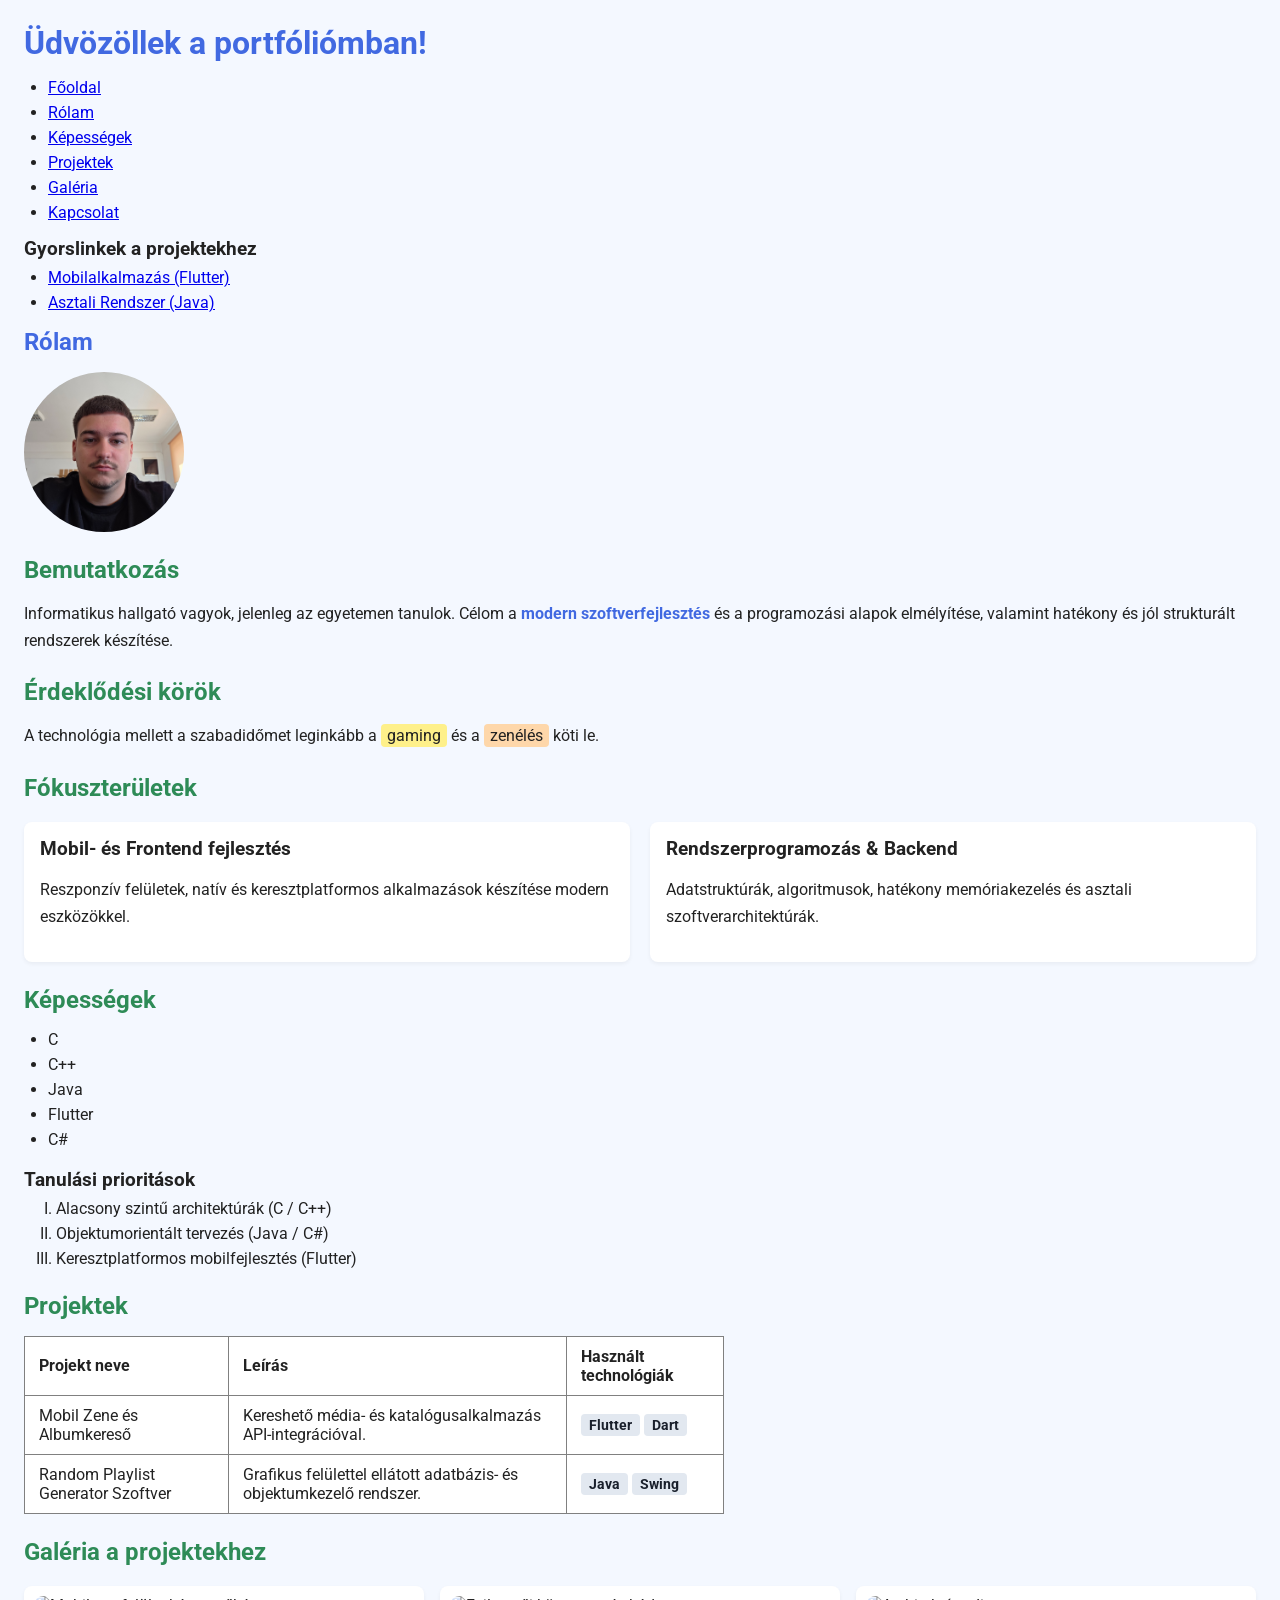
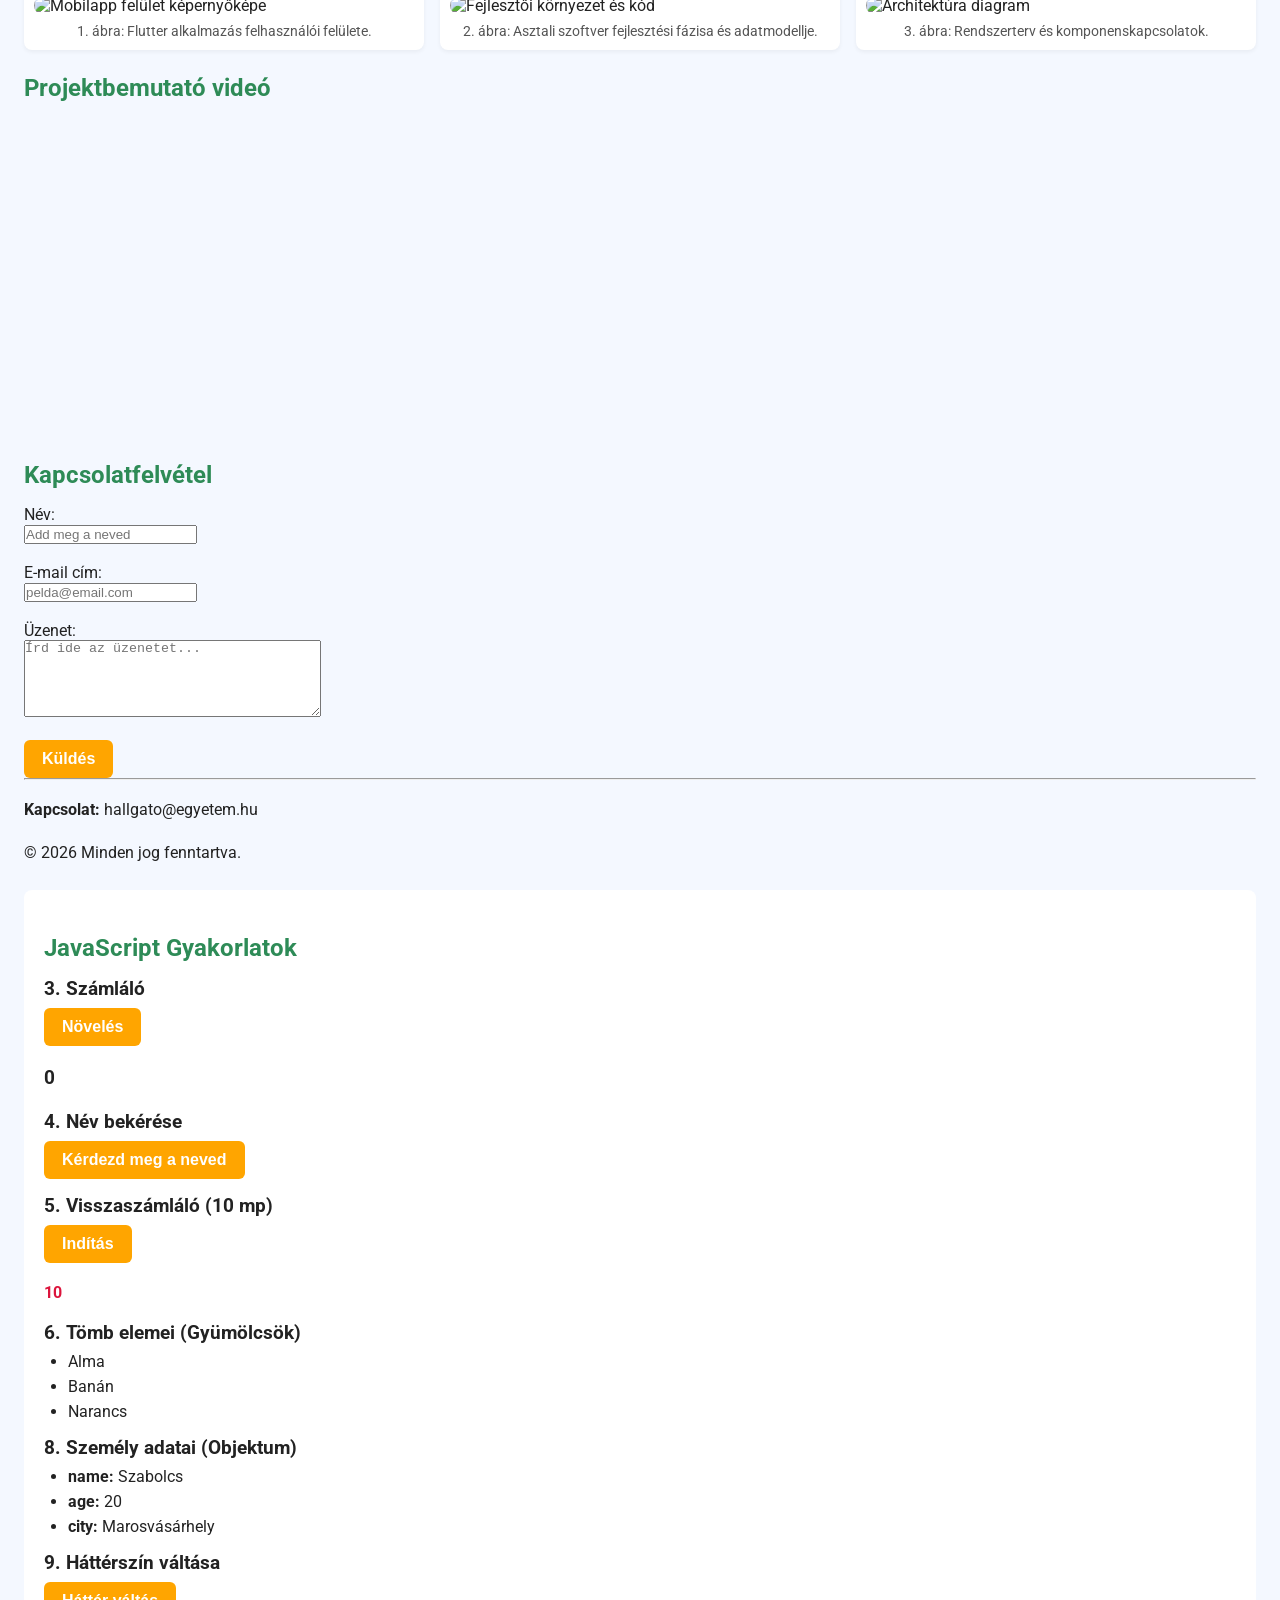
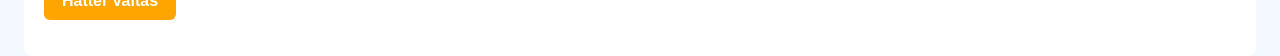
==== index.html @ 820a659b "first commit" ====
<!DOCTYPE html>
<html lang="hu">

<head>
    <meta charset="UTF-8">
    <meta name="viewport" content="width=device-width, initial-scale=1.0">
    <title>Portfólió - Főoldal</title>

    <!-- 1. & 13. Feladat: A 2 különálló külső stíluslap csatolása -->
    <link rel="stylesheet" href="base.css">
    <link rel="stylesheet" href="components.css">

    <!-- 13. Feladat: 2 példa belső (internal) CSS-re a <style>-ban -->
    <style>
        /* 1. belső stílus: kiemelt információs sáv */
        .info-kiemeles {
            background-color: #e8f0fe;
            border-left: 4px solid royalblue;
            padding: 12px 16px;
            margin: 16px 0;
            border-radius: 4px;
        }

        /* 2. belső stílus: tech címke / badge */
        .tech-badge {
            background-color: #e2e8f0;
            color: #1a202c;
            padding: 3px 8px;
            border-radius: 4px;
            font-size: 0.85rem;
            font-weight: bold;
        }
    </style>
</head>

<body>

    <header id="fooldal">
        <h1>Üdvözöllek a portfóliómban!</h1>
        <nav>
            <ul>
                <li><a href="#fooldal">Főoldal</a></li>
                <li><a href="#rolam">Rólam</a></li>
                <li><a href="#kepessegek">Képességek</a></li>
                <li><a href="#projektek">Projektek</a></li>
                <li><a href="#galeria">Galéria</a></li>
                <li><a href="#kapcsolat">Kapcsolat</a></li>
            </ul>
        </nav>
    </header>

    <main>
        <aside>
            <h3>Gyorslinkek a projektekhez</h3>
            <ul>
                <li><a href="#flutter-app">Mobilalkalmazás (Flutter)</a></li>
                <li><a href="#java-app">Asztali Rendszer (Java)</a></li>
            </ul>
        </aside>

        <section id="rolam">
            <h1>Rólam</h1>
            <!-- 8. Feladat: Kerek profilkép a .avatar osztállyal -->
            <img src="IMG-20260918_100454.jpg" alt="Profilképem" class="avatar">

            <h2>Bemutatkozás</h2>
            <!-- 13. Feladat: 1. inline CSS példa (szövegszín kiemelése) -->
            <p>Informatikus hallgató vagyok, jelenleg az egyetemen tanulok. Célom a <span style="color: royalblue; font-weight: bold;">modern szoftverfejlesztés</span> és a programozási alapok elmélyítése, valamint hatékony és jól strukturált rendszerek készítése.</p>

            <h2>Érdeklődési körök</h2>
            <!-- 13. Feladat: 2. inline CSS példa (háttérszín és lekerekítés szavakra) -->
            <p>A technológia mellett a szabadidőmet leginkább a <span style="background-color: #fef08a; padding: 2px 6px; border-radius: 4px;">gaming</span> és a <span style="background-color: #fed7aa; padding: 2px 6px; border-radius: 4px;">zenélés</span> köti le.</p>
        </section>

        <!-- 10. Feladat: Kétoszlopos Flexbox elrendezés (.container) -->
        <section>
            <h2>Fókuszterületek</h2>
            <div class="container">
                <div>
                    <h3>Mobil- és Frontend fejlesztés</h3>
                    <p>Reszponzív felületek, natív és keresztplatformos alkalmazások készítése modern eszközökkel.</p>
                </div>
                <div>
                    <h3>Rendszerprogramozás & Backend</h3>
                    <p>Adatstruktúrák, algoritmusok, hatékony memóriakezelés és asztali szoftverarchitektúrák.</p>
                </div>
            </div>
        </section>

        <section id="kepessegek">
            <h2>Képességek</h2>
            <ul>
                <li>C</li>
                <li>C++</li>
                <li>Java</li>
                <li>Flutter</li>
                <li>C#</li>
            </ul>

            <!-- 9. Feladat: Rendezett lista római számokkal -->
            <h3 style="margin-top: 20px;">Tanulási prioritások</h3>
            <ol>
                <li>Alacsony szintű architektúrák (C / C++)</li>
                <li>Objektumorientált tervezés (Java / C#)</li>
                <li>Keresztplatformos mobilfejlesztés (Flutter)</li>
            </ol>
        </section>

        <section id="projektek">
            <h2>Projektek</h2>
            <table border="1">
                <thead>
                    <tr>
                        <th>Projekt neve</th>
                        <th>Leírás</th>
                        <th>Használt technológiák</th>
                    </tr>
                </thead>
                <tbody>
                    <tr id="flutter-app">
                        <td>Mobil Zene és Albumkereső</td>
                        <td>Kereshető média- és katalógusalkalmazás API-integrációval.</td>
                        <td><span class="tech-badge">Flutter</span> <span class="tech-badge">Dart</span></td>
                    </tr>
                    <tr id="java-app">
                        <td>Random Playlist Generator Szoftver</td>
                        <td>Grafikus felülettel ellátott adatbázis- és objektumkezelő rendszer.</td>
                        <td><span class="tech-badge">Java</span> <span class="tech-badge">Swing</span></td>
                    </tr>
                </tbody>
            </table>
        </section>

        <!-- 11. Feladat: Reszponzív CSS Grid galéria (.grid) -->
        <section id="galeria">
            <h2>Galéria a projektekhez</h2>
            <div class="grid">
                <figure>
                    <img src="https://picsum.photos/400/250?random=1" alt="Mobilapp felület képernyőképe">
                    <figcaption>1. ábra: Flutter alkalmazás felhasználói felülete.</figcaption>
                </figure>

                <figure>
                    <img src="https://picsum.photos/400/250?random=2" alt="Fejlesztői környezet és kód">
                    <figcaption>2. ábra: Asztali szoftver fejlesztési fázisa és adatmodellje.</figcaption>
                </figure>

                <figure>
                    <img src="https://picsum.photos/400/250?random=3" alt="Architektúra diagram">
                    <figcaption>3. ábra: Rendszerterv és komponenskapcsolatok.</figcaption>
                </figure>
            </div>
        </section>

        <section id="video">
            <h2>Projektbemutató videó</h2>
            <iframe width="560" height="315" src="https://www.youtube-nocookie.com/embed/dQw4w9WgXcQ"
                title="Bemutató videó" frameborder="0"
                allow="accelerometer; autoplay; clipboard-write; encrypted-media; gyroscope; picture-in-picture"
                allowfullscreen>
            </iframe>
        </section>

        <section id="kapcsolat">
            <h2>Kapcsolatfelvétel</h2>
            <form action="#" method="post">
                <div>
                    <label for="nev">Név:</label><br>
                    <input type="text" id="nev" name="nev" placeholder="Add meg a neved" required>
                </div>
                <br>
                <div>
                    <label for="email">E-mail cím:</label><br>
                    <input type="email" id="email" name="email" placeholder="pelda@email.com" required>
                </div>
                <br>
                <div>
                    <label for="uzenet">Üzenet:</label><br>
                    <textarea id="uzenet" name="uzenet" rows="5" cols="35" placeholder="Írd ide az üzenetet..."
                        required></textarea>
                </div>
                <br>
                <!-- 6., 7., 14. Feladat: Átmenettel és fókusszal ellátott gomb -->
                <button type="submit">Küldés</button>
            </form>
        </section>
    </main>

    <!-- 12. Feladat: Lábléc elérhetőségekkel -->
    <footer>
        <hr>
        <p><strong>Kapcsolat:</strong> hallgato@egyetem.hu</p>
        <p>&copy; 2026 Minden jog fenntartva.</p>
    </footer>

</body>

</html>

<!-- JavaScript Gyakorlatok szekció -->
<section id="js-gyakorlatok" style="background: #ffffff; padding: 20px; border-radius: 8px; margin: 24px 0;">
    <h2>JavaScript Gyakorlatok</h2>

    <!-- 3. Feladat: Számláló -->
    <div style="margin-bottom: 16px;">
        <h3>3. Számláló</h3>
        <button type="button" onclick="incrementCounter()">Növelés</button>
        <p id="counter" style="font-weight: bold; font-size: 1.2rem;">0</p>
    </div>

    <!-- 4. Feladat: Név bekérése -->
    <div style="margin-bottom: 16px;">
        <h3>4. Név bekérése</h3>
        <button type="button" onclick="askName()">Kérdezd meg a neved</button>
        <p id="name"></p>
    </div>

    <!-- 5. Feladat: Visszaszámláló -->
    <div style="margin-bottom: 16px;">
        <h3>5. Visszaszámláló (10 mp)</h3>
        <button type="button" onclick="startCountdown()">Indítás</button>
        <p id="countdown" style="font-weight: bold; color: crimson;">10</p>
    </div>

    <!-- 6. Feladat: Gyümölcslista -->
    <div style="margin-bottom: 16px;">
        <h3>6. Tömb elemei (Gyümölcsök)</h3>
        <ul id="fruitList"></ul>
    </div>

    <!-- 8. Feladat: Objektum adatai -->
    <div style="margin-bottom: 16px;">
        <h3>8. Személy adatai (Objektum)</h3>
        <ul id="personInfo"></ul>
    </div>

    <!-- 9. Feladat: Háttérszín váltás -->
    <div style="margin-bottom: 16px;">
        <h3>9. Háttérszín váltása</h3>
        <button type="button" onclick="changeBg()">Háttér váltás</button>
    </div>
</section>

<!-- A script csatolása a body legvégén -->
<script src="script.js"></script>
---- base.css ----
@import url('https://fonts.googleapis.com/css2?family=Roboto:wght@400;700&display=swap');

* {
    box-sizing: border-box;
    margin: 0;
    padding: 0;
}

html, body {
    height: 100%;
}

body {
    font-family: 'Roboto', Arial, sans-serif;
    font-size: 16px;
    background-color: #f4f8ff;
    color: #222;
    padding: 24px;
}

h1 {
    color: royalblue;
    margin-bottom: 16px;
}

h2 {
    color: seagreen;
    margin: 24px 0 16px 0;
}

h3 {
    margin-bottom: 8px;
}

p {
    margin: 16px 0;
    line-height: 1.7;
}

ul, ol {
    margin-left: 24px;
    margin-bottom: 16px;
}

ol {
    list-style-type: upper-roman;
    margin-left: 32px;
}

li {
    margin-bottom: 6px;
}

button:focus, 
a:focus, 
input:focus, 
textarea:focus {
    outline: 3px solid cornflowerblue;
    outline-offset: 2px;
}

a, button {
    transition: background-color 0.2s ease, color 0.2s ease, transform 0.2s ease;
}
---- components.css ----
img {
    max-width: 100%;
    height: auto;
    border-radius: 12px;
    display: block;
}

.avatar {
    width: 160px;
    height: 160px;
    border-radius: 50%;
    object-fit: cover;
    margin-bottom: 16px;
}

button {
    background-color: orange;
    color: white;
    border: none;
    padding: 10px 18px;
    border-radius: 6px;
    cursor: pointer;
    font-size: 1rem;
    font-weight: bold;
}

button:hover {
    background-color: darkorange;
    transform: translateY(-1px);
}

.container {
    display: flex;
    gap: 20px;
    margin: 20px 0;
}

.container > div {
    flex: 1;
    padding: 16px;
    background: #ffffff;
    border-radius: 8px;
    box-shadow: 0 2px 4px rgba(0, 0, 0, 0.05);
}

.grid {
    display: grid;
    gap: 16px;
    grid-template-columns: repeat(3, 1fr);
    margin: 20px 0;
}

.grid figure {
    background: #ffffff;
    padding: 10px;
    border-radius: 8px;
    box-shadow: 0 2px 4px rgba(0, 0, 0, 0.05);
}

.grid figcaption {
    font-size: 0.9rem;
    color: #555;
    padding-top: 8px;
    text-align: center;
}

table {
    border-collapse: collapse;
    background: #fff;
    width: 100%;
    max-width: 700px;
    margin-bottom: 20px;
}

th, td {
    padding: 10px 14px;
    text-align: left;
}

@media (max-width: 800px) {
    .grid {
        grid-template-columns: repeat(2, 1fr);
    }
    .container {
        flex-direction: column;
    }
}

@media (max-width: 520px) {
    .grid {
        grid-template-columns: 1fr;
    }
    body {
        padding: 16px;
    }
}
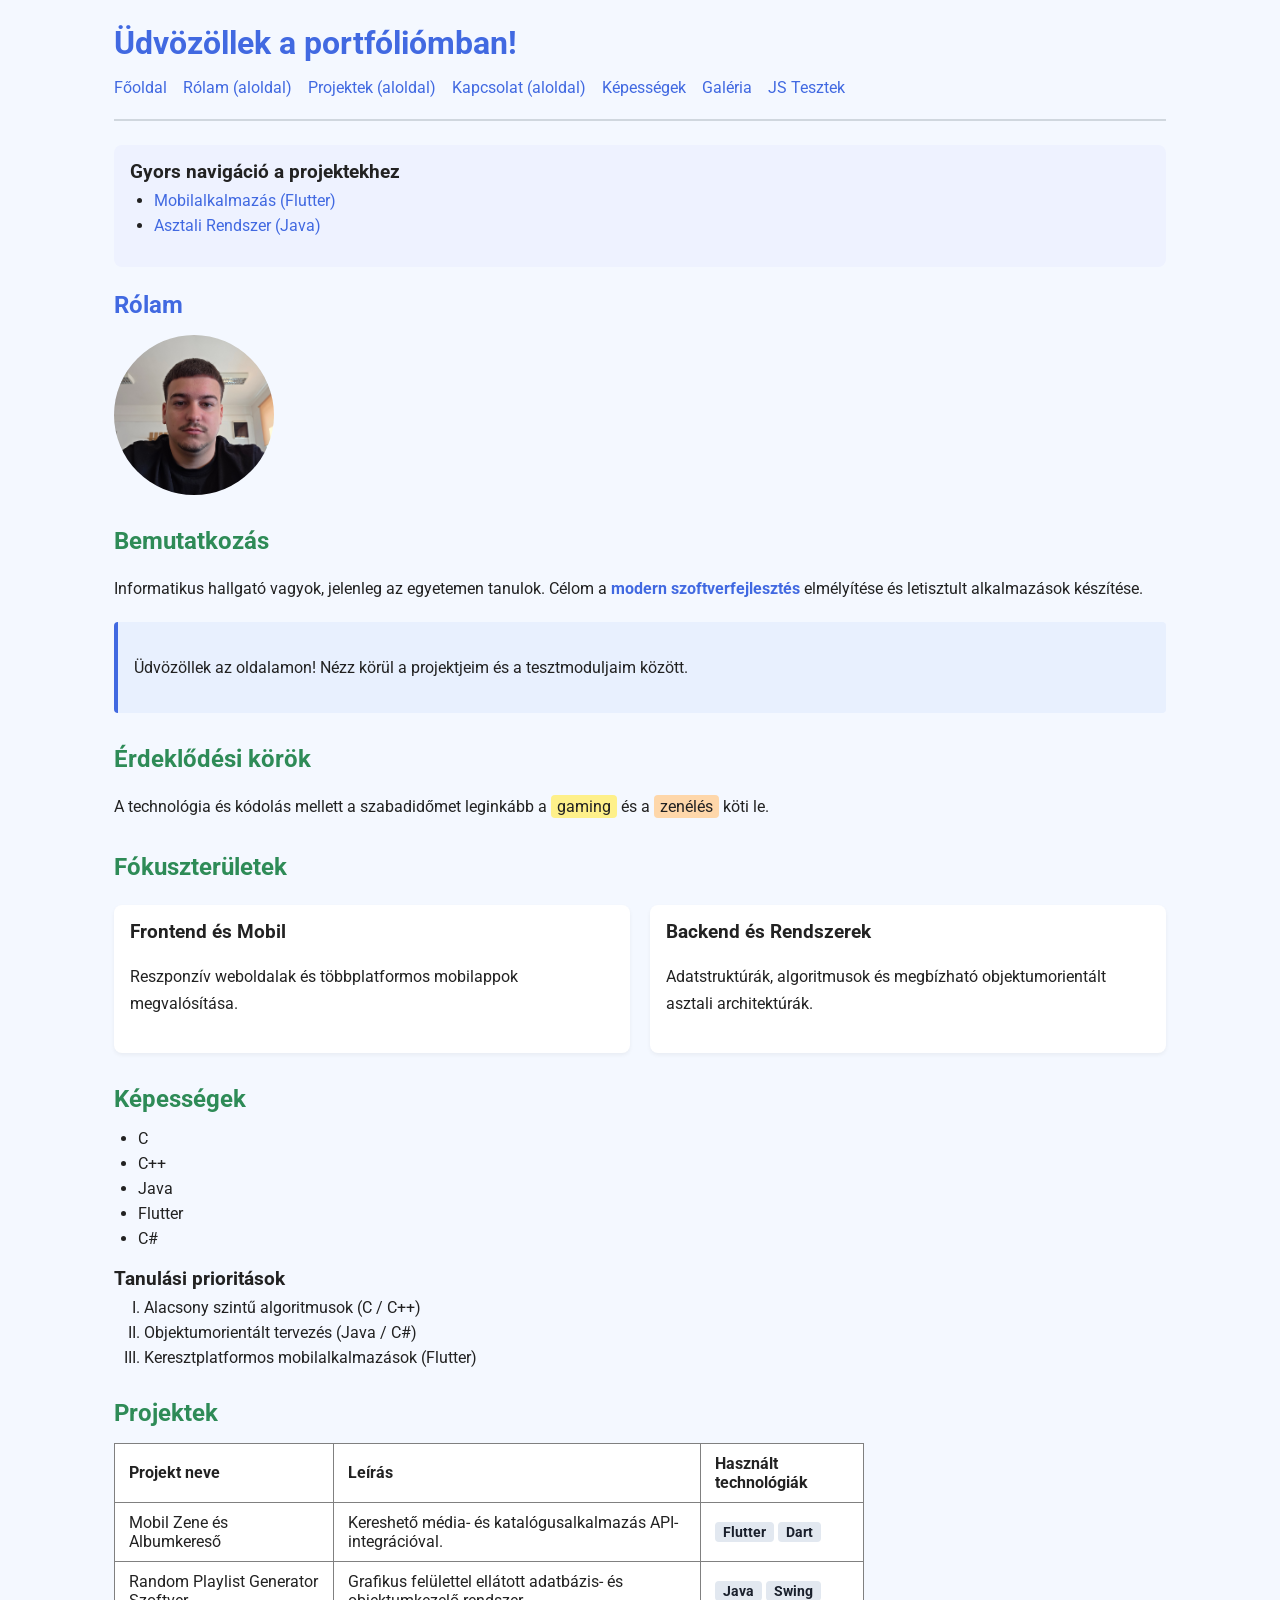
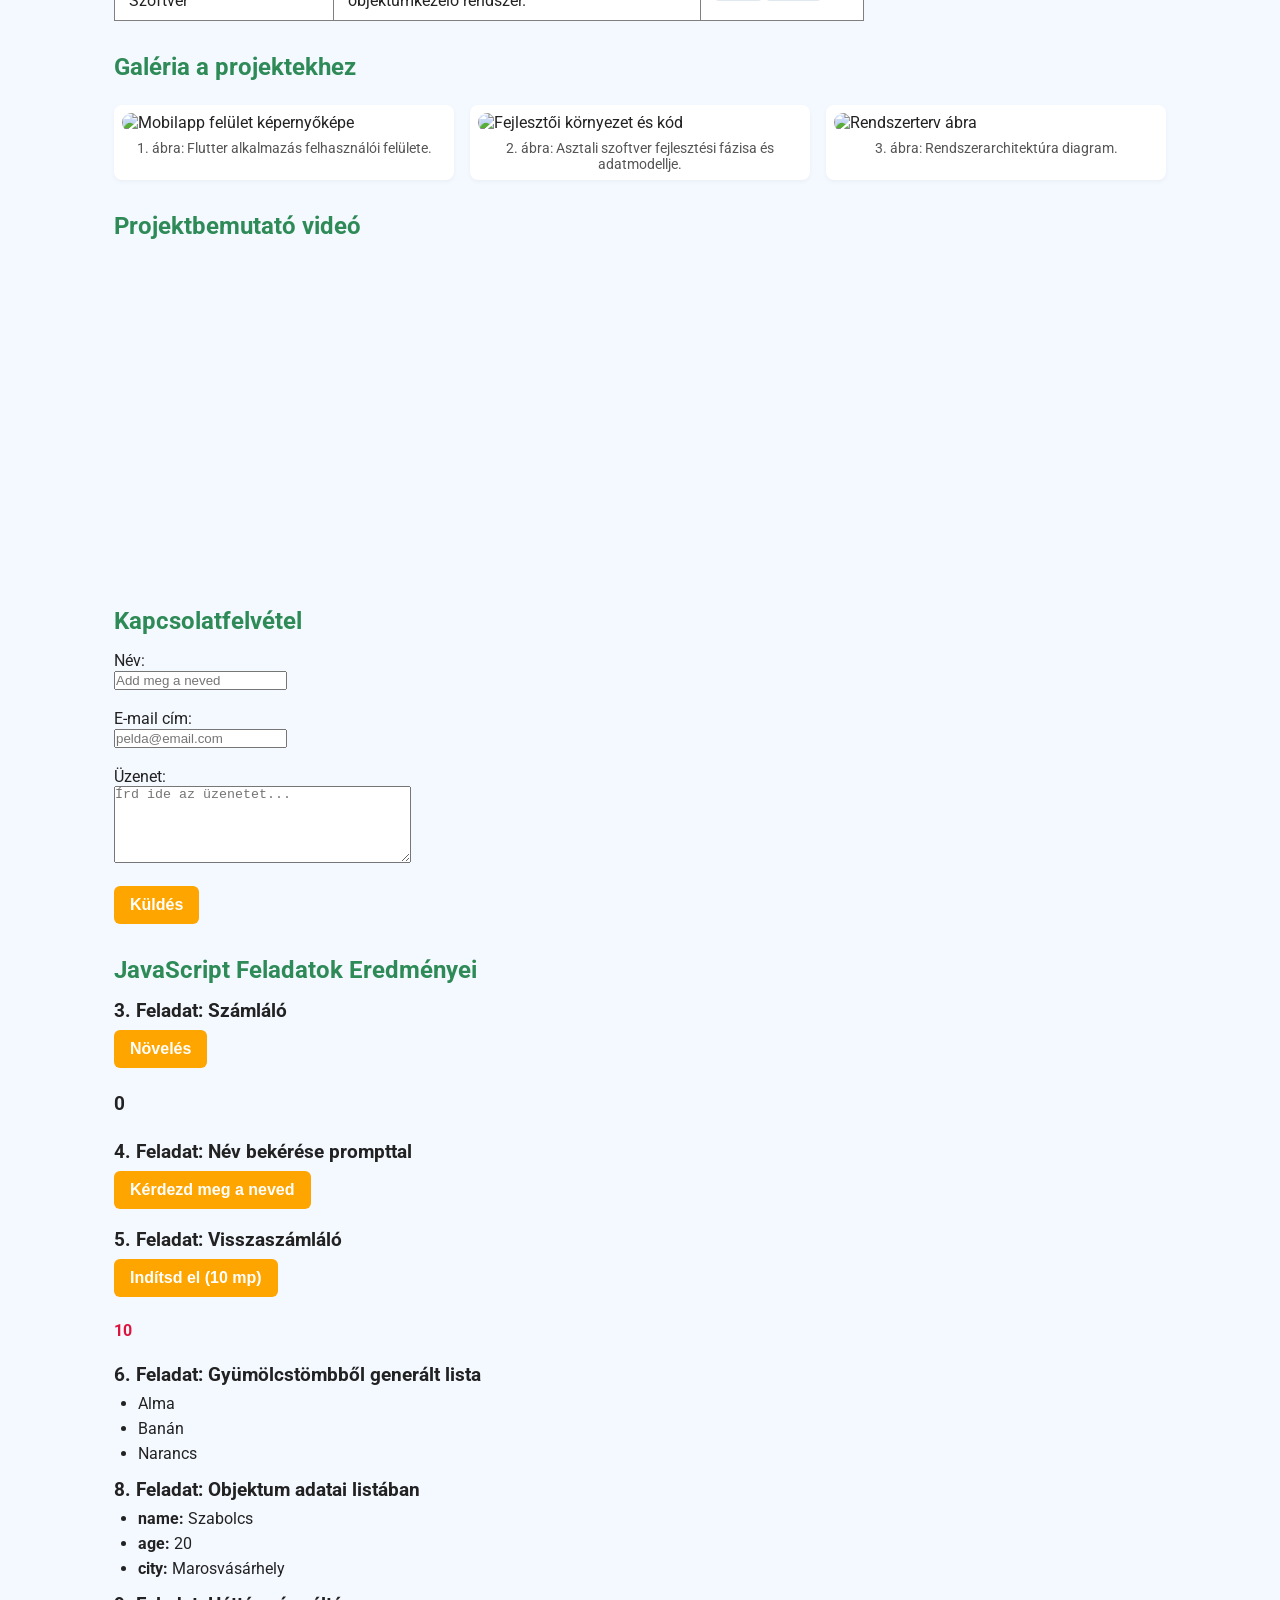
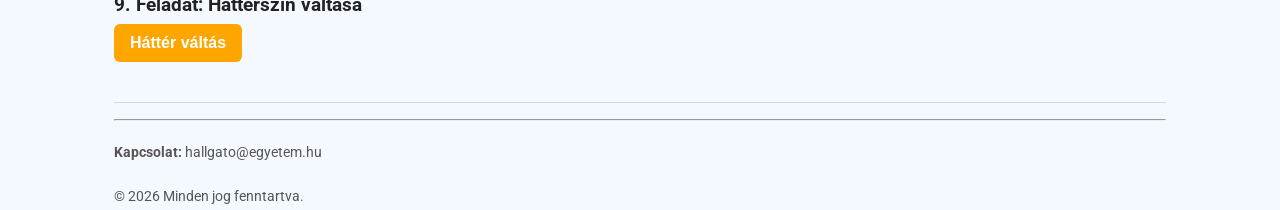
==== commit ddda3dfc: "." ====
--- a/index.html
+++ b/index.html
@@ -4,15 +4,17 @@
 <head>
     <meta charset="UTF-8">
     <meta name="viewport" content="width=device-width, initial-scale=1.0">
-    <title>Portfólió - Főoldal</title>
-
-    <!-- 1. & 13. Feladat: A 2 különálló külső stíluslap csatolása -->
+    <title>Portfólió</title>
+
+    <!-- 1. Feladat szerinti style.css -->
+    <link rel="stylesheet" href="style.css">
+
+    <!-- 13. Feladat szerinti base.css és components.css -->
     <link rel="stylesheet" href="base.css">
     <link rel="stylesheet" href="components.css">
 
-    <!-- 13. Feladat: 2 példa belső (internal) CSS-re a <style>-ban -->
+    <!-- CSS 13. Feladat: 2 példa belső (internal) CSS-re -->
     <style>
-        /* 1. belső stílus: kiemelt információs sáv */
         .info-kiemeles {
             background-color: #e8f0fe;
             border-left: 4px solid royalblue;
@@ -21,11 +23,10 @@
             border-radius: 4px;
         }
 
-        /* 2. belső stílus: tech címke / badge */
-        .tech-badge {
+        .badge {
             background-color: #e2e8f0;
             color: #1a202c;
-            padding: 3px 8px;
+            padding: 2px 8px;
             border-radius: 4px;
             font-size: 0.85rem;
             font-weight: bold;
@@ -35,58 +36,70 @@
 
 <body>
 
+    <!-- HTML 2. Feladat: Fejléc, belső hivatkozások és aloldalak linkjei -->
     <header id="fooldal">
         <h1>Üdvözöllek a portfóliómban!</h1>
         <nav>
             <ul>
                 <li><a href="#fooldal">Főoldal</a></li>
-                <li><a href="#rolam">Rólam</a></li>
+                <li><a href="rolam.html">Rólam (aloldal)</a></li>
+                <li><a href="projektek.html">Projektek (aloldal)</a></li>
+                <li><a href="kapcsolat.html">Kapcsolat (aloldal)</a></li>
                 <li><a href="#kepessegek">Képességek</a></li>
-                <li><a href="#projektek">Projektek</a></li>
                 <li><a href="#galeria">Galéria</a></li>
-                <li><a href="#kapcsolat">Kapcsolat</a></li>
+                <li><a href="#js-gyakorlatok">JS Tesztek</a></li>
             </ul>
         </nav>
     </header>
 
     <main>
+        <!-- HTML 7. Feladat: Oldalsáv (aside) -->
         <aside>
-            <h3>Gyorslinkek a projektekhez</h3>
+            <h3>Gyors navigáció a projektekhez</h3>
             <ul>
                 <li><a href="#flutter-app">Mobilalkalmazás (Flutter)</a></li>
                 <li><a href="#java-app">Asztali Rendszer (Java)</a></li>
             </ul>
         </aside>
 
+        <!-- HTML 3. & 4. Feladat: Rólam és profilkép -->
         <section id="rolam">
             <h1>Rólam</h1>
-            <!-- 8. Feladat: Kerek profilkép a .avatar osztállyal -->
             <img src="IMG-20260918_100454.jpg" alt="Profilképem" class="avatar">
 
             <h2>Bemutatkozás</h2>
-            <!-- 13. Feladat: 1. inline CSS példa (szövegszín kiemelése) -->
-            <p>Informatikus hallgató vagyok, jelenleg az egyetemen tanulok. Célom a <span style="color: royalblue; font-weight: bold;">modern szoftverfejlesztés</span> és a programozási alapok elmélyítése, valamint hatékony és jól strukturált rendszerek készítése.</p>
+            <!-- CSS 13. Feladat: 1. inline CSS minta -->
+            <p>Informatikus hallgató vagyok, jelenleg az egyetemen tanulok. Célom a <span
+                    style="color: royalblue; font-weight: bold;">modern szoftverfejlesztés</span> elmélyítése és
+                letisztult alkalmazások készítése.</p>
+
+            <div class="info-kiemeles">
+                <p>Üdvözöllek az oldalamon! Nézz körül a projektjeim és a tesztmoduljaim között.</p>
+            </div>
 
             <h2>Érdeklődési körök</h2>
-            <!-- 13. Feladat: 2. inline CSS példa (háttérszín és lekerekítés szavakra) -->
-            <p>A technológia mellett a szabadidőmet leginkább a <span style="background-color: #fef08a; padding: 2px 6px; border-radius: 4px;">gaming</span> és a <span style="background-color: #fed7aa; padding: 2px 6px; border-radius: 4px;">zenélés</span> köti le.</p>
-        </section>
-
-        <!-- 10. Feladat: Kétoszlopos Flexbox elrendezés (.container) -->
+            <!-- CSS 13. Feladat: 2. inline CSS minta -->
+            <p>A technológia és kódolás mellett a szabadidőmet leginkább a <span
+                    style="background-color: #fef08a; padding: 2px 6px; border-radius: 4px;">gaming</span> és a <span
+                    style="background-color: #fed7aa; padding: 2px 6px; border-radius: 4px;">zenélés</span> köti le.</p>
+        </section>
+
+        <!-- CSS 10. Feladat: Kétoszlopos Flexbox container -->
         <section>
             <h2>Fókuszterületek</h2>
             <div class="container">
                 <div>
-                    <h3>Mobil- és Frontend fejlesztés</h3>
-                    <p>Reszponzív felületek, natív és keresztplatformos alkalmazások készítése modern eszközökkel.</p>
-                </div>
-                <div>
-                    <h3>Rendszerprogramozás & Backend</h3>
-                    <p>Adatstruktúrák, algoritmusok, hatékony memóriakezelés és asztali szoftverarchitektúrák.</p>
-                </div>
-            </div>
-        </section>
-
+                    <h3>Frontend és Mobil</h3>
+                    <p>Reszponzív weboldalak és többplatformos mobilappok megvalósítása.</p>
+                </div>
+                <div>
+                    <h3>Backend és Rendszerek</h3>
+                    <p>Adatstruktúrák, algoritmusok és megbízható objektumorientált asztali architektúrák.</p>
+                </div>
+            </div>
+        </section>
+
+        <!-- HTML 5. & CSS 9. Feladat: Képességek és római számozású lista -->
         <section id="kepessegek">
             <h2>Képességek</h2>
             <ul>
@@ -97,15 +110,15 @@
                 <li>C#</li>
             </ul>
 
-            <!-- 9. Feladat: Rendezett lista római számokkal -->
             <h3 style="margin-top: 20px;">Tanulási prioritások</h3>
             <ol>
-                <li>Alacsony szintű architektúrák (C / C++)</li>
+                <li>Alacsony szintű algoritmusok (C / C++)</li>
                 <li>Objektumorientált tervezés (Java / C#)</li>
-                <li>Keresztplatformos mobilfejlesztés (Flutter)</li>
+                <li>Keresztplatformos mobilalkalmazások (Flutter)</li>
             </ol>
         </section>
 
+        <!-- HTML 6. Feladat: Projekttáblázat -->
         <section id="projektek">
             <h2>Projektek</h2>
             <table border="1">
@@ -120,18 +133,18 @@
                     <tr id="flutter-app">
                         <td>Mobil Zene és Albumkereső</td>
                         <td>Kereshető média- és katalógusalkalmazás API-integrációval.</td>
-                        <td><span class="tech-badge">Flutter</span> <span class="tech-badge">Dart</span></td>
+                        <td><span class="badge">Flutter</span> <span class="badge">Dart</span></td>
                     </tr>
                     <tr id="java-app">
                         <td>Random Playlist Generator Szoftver</td>
                         <td>Grafikus felülettel ellátott adatbázis- és objektumkezelő rendszer.</td>
-                        <td><span class="tech-badge">Java</span> <span class="tech-badge">Swing</span></td>
+                        <td><span class="badge">Java</span> <span class="badge">Swing</span></td>
                     </tr>
                 </tbody>
             </table>
         </section>
 
-        <!-- 11. Feladat: Reszponzív CSS Grid galéria (.grid) -->
+        <!-- HTML 8. & CSS 11. Feladat: Galéria és CSS Grid -->
         <section id="galeria">
             <h2>Galéria a projektekhez</h2>
             <div class="grid">
@@ -139,19 +152,18 @@
                     <img src="https://picsum.photos/400/250?random=1" alt="Mobilapp felület képernyőképe">
                     <figcaption>1. ábra: Flutter alkalmazás felhasználói felülete.</figcaption>
                 </figure>
-
                 <figure>
                     <img src="https://picsum.photos/400/250?random=2" alt="Fejlesztői környezet és kód">
                     <figcaption>2. ábra: Asztali szoftver fejlesztési fázisa és adatmodellje.</figcaption>
                 </figure>
-
                 <figure>
-                    <img src="https://picsum.photos/400/250?random=3" alt="Architektúra diagram">
-                    <figcaption>3. ábra: Rendszerterv és komponenskapcsolatok.</figcaption>
+                    <img src="https://picsum.photos/400/250?random=3" alt="Rendszerterv ábra">
+                    <figcaption>3. ábra: Rendszerarchitektúra diagram.</figcaption>
                 </figure>
             </div>
         </section>
 
+        <!-- HTML 9. Feladat: YouTube videó iframe beágyazás -->
         <section id="video">
             <h2>Projektbemutató videó</h2>
             <iframe width="560" height="315" src="https://www.youtube-nocookie.com/embed/dQw4w9WgXcQ"
@@ -161,6 +173,7 @@
             </iframe>
         </section>
 
+        <!-- HTML 10. Feladat: Kapcsolatfelvételi űrlap -->
         <section id="kapcsolat">
             <h2>Kapcsolatfelvétel</h2>
             <form action="#" method="post">
@@ -180,66 +193,64 @@
                         required></textarea>
                 </div>
                 <br>
-                <!-- 6., 7., 14. Feladat: Átmenettel és fókusszal ellátott gomb -->
                 <button type="submit">Küldés</button>
             </form>
         </section>
+
+        <!-- JS Gyakorlatok szekció: DOM tesztek a felületen -->
+        <section id="js-gyakorlatok">
+            <h2>JavaScript Feladatok Eredményei</h2>
+
+            <!-- JS 3. Feladat -->
+            <div class="js-box">
+                <h3>3. Feladat: Számláló</h3>
+                <button type="button" onclick="incrementCounter()">Növelés</button>
+                <p id="counter" style="font-weight: bold; font-size: 1.2rem;">0</p>
+            </div>
+
+            <!-- JS 4. Feladat -->
+            <div class="js-box">
+                <h3>4. Feladat: Név bekérése prompttal</h3>
+                <button type="button" onclick="askName()">Kérdezd meg a neved</button>
+                <p id="name"></p>
+            </div>
+
+            <!-- JS 5. Feladat -->
+            <div class="js-box">
+                <h3>5. Feladat: Visszaszámláló</h3>
+                <button type="button" onclick="startCountdown()">Indítsd el (10 mp)</button>
+                <p id="countdown" style="font-weight: bold; color: crimson;">10</p>
+            </div>
+
+            <!-- JS 6. Feladat -->
+            <div class="js-box">
+                <h3>6. Feladat: Gyümölcstömbből generált lista</h3>
+                <ul id="fruitList"></ul>
+            </div>
+
+            <!-- JS 8. Feladat -->
+            <div class="js-box">
+                <h3>8. Feladat: Objektum adatai listában</h3>
+                <ul id="personInfo"></ul>
+            </div>
+
+            <!-- JS 9. Feladat -->
+            <div class="js-box">
+                <h3>9. Feladat: Háttérszín váltása</h3>
+                <button type="button" onclick="changeBg()">Háttér váltás</button>
+            </div>
+        </section>
     </main>
 
-    <!-- 12. Feladat: Lábléc elérhetőségekkel -->
+    <!-- HTML 12. Feladat: Lábléc és aktuális év -->
     <footer>
         <hr>
         <p><strong>Kapcsolat:</strong> hallgato@egyetem.hu</p>
         <p>&copy; 2026 Minden jog fenntartva.</p>
     </footer>
 
+    <!-- A JS szkript bekötése -->
+    <script src="script.js"></script>
 </body>
 
-</html>
-
-<!-- JavaScript Gyakorlatok szekció -->
-<section id="js-gyakorlatok" style="background: #ffffff; padding: 20px; border-radius: 8px; margin: 24px 0;">
-    <h2>JavaScript Gyakorlatok</h2>
-
-    <!-- 3. Feladat: Számláló -->
-    <div style="margin-bottom: 16px;">
-        <h3>3. Számláló</h3>
-        <button type="button" onclick="incrementCounter()">Növelés</button>
-        <p id="counter" style="font-weight: bold; font-size: 1.2rem;">0</p>
-    </div>
-
-    <!-- 4. Feladat: Név bekérése -->
-    <div style="margin-bottom: 16px;">
-        <h3>4. Név bekérése</h3>
-        <button type="button" onclick="askName()">Kérdezd meg a neved</button>
-        <p id="name"></p>
-    </div>
-
-    <!-- 5. Feladat: Visszaszámláló -->
-    <div style="margin-bottom: 16px;">
-        <h3>5. Visszaszámláló (10 mp)</h3>
-        <button type="button" onclick="startCountdown()">Indítás</button>
-        <p id="countdown" style="font-weight: bold; color: crimson;">10</p>
-    </div>
-
-    <!-- 6. Feladat: Gyümölcslista -->
-    <div style="margin-bottom: 16px;">
-        <h3>6. Tömb elemei (Gyümölcsök)</h3>
-        <ul id="fruitList"></ul>
-    </div>
-
-    <!-- 8. Feladat: Objektum adatai -->
-    <div style="margin-bottom: 16px;">
-        <h3>8. Személy adatai (Objektum)</h3>
-        <ul id="personInfo"></ul>
-    </div>
-
-    <!-- 9. Feladat: Háttérszín váltás -->
-    <div style="margin-bottom: 16px;">
-        <h3>9. Háttérszín váltása</h3>
-        <button type="button" onclick="changeBg()">Háttér váltás</button>
-    </div>
-</section>
-
-<!-- A script csatolása a body legvégén -->
-<script src="script.js"></script>+</html>
--- a/style.css
+++ b/style.css
@@ -0,0 +1,67 @@
+/* 15. Feladat: Sima görgetés a belső linkekhez és egységes belső margó */
+html {
+    scroll-behavior: smooth;
+}
+
+body {
+    padding: 24px;
+    max-width: 1100px;
+    margin: 0 auto;
+}
+
+/* 14. & 15. Feladat: Link stílusok és átmenetek */
+a {
+    color: royalblue;
+    text-decoration: none;
+    transition: background-color 0.2s, color 0.2s, transform 0.2s;
+}
+
+a:hover {
+    text-decoration: underline;
+}
+
+/* Fejléc és navigáció */
+header {
+    margin-bottom: 24px;
+    padding-bottom: 16px;
+    border-bottom: 2px solid #d0d7de;
+}
+
+nav ul {
+    list-style: none;
+    margin: 0;
+    padding: 0;
+    display: flex;
+    gap: 16px;
+    flex-wrap: wrap;
+}
+
+/* Oldalsáv és táblázat */
+aside {
+    background: #eef2ff;
+    padding: 16px;
+    border-radius: 8px;
+    margin-bottom: 24px;
+}
+
+table {
+    border-collapse: collapse;
+    width: 100%;
+    max-width: 750px;
+    background: #ffffff;
+    margin: 16px 0;
+}
+
+th, td {
+    padding: 10px 14px;
+    text-align: left;
+}
+
+/* Lábléc */
+footer {
+    margin-top: 40px;
+    padding-top: 16px;
+    border-top: 1px solid #d0d7de;
+    font-size: 0.9rem;
+    color: #555;
+}
--- a/base.css
+++ b/base.css
@@ -1,5 +1,7 @@
+/* 12. Feladat: Google Fonts betűtípus */
 @import url('https://fonts.googleapis.com/css2?family=Roboto:wght@400;700&display=swap');
 
+/* 2. Feladat: Reset és dobozmodell */
 * {
     box-sizing: border-box;
     margin: 0;
@@ -10,14 +12,15 @@
     height: 100%;
 }
 
+/* 3., 5. & 12. Feladat: Betűtípus, háttérszín, globális szövegszín */
 body {
     font-family: 'Roboto', Arial, sans-serif;
     font-size: 16px;
     background-color: #f4f8ff;
     color: #222;
-    padding: 24px;
 }
 
+/* 3. Feladat: Címsorok színei */
 h1 {
     color: royalblue;
     margin-bottom: 16px;
@@ -25,40 +28,41 @@
 
 h2 {
     color: seagreen;
-    margin: 24px 0 16px 0;
+    margin-top: 32px;
+    margin-bottom: 16px;
 }
 
 h3 {
     margin-bottom: 8px;
 }
 
+/* 4. Feladat: Bekezdések sorköze és margója */
 p {
-    margin: 16px 0;
+    margin: 20px 0;
     line-height: 1.7;
 }
 
-ul, ol {
+/* 9. Feladat: Rendezett lista római számokkal */
+ol {
+    list-style-type: upper-roman;
+    margin-left: 30px;
+    margin-bottom: 24px;
+}
+
+ul {
     margin-left: 24px;
     margin-bottom: 16px;
-}
-
-ol {
-    list-style-type: upper-roman;
-    margin-left: 32px;
 }
 
 li {
     margin-bottom: 6px;
 }
 
-button:focus, 
-a:focus, 
-input:focus, 
+/* 7. Feladat: Látható fókusz-jelzés billentyűzethez */
+button:focus,
+a:focus,
+input:focus,
 textarea:focus {
     outline: 3px solid cornflowerblue;
     outline-offset: 2px;
-}
-
-a, button {
-    transition: background-color 0.2s ease, color 0.2s ease, transform 0.2s ease;
 }
--- a/components.css
+++ b/components.css
@@ -1,3 +1,21 @@
+/* 6. & 14. Feladat: Gomb stílus, hover és átmenet */
+button {
+    background-color: orange;
+    color: white;
+    border: none;
+    padding: 10px 16px;
+    border-radius: 6px;
+    cursor: pointer;
+    font-size: 16px;
+    font-weight: 700;
+}
+
+button:hover {
+    background-color: darkorange;
+    transform: translateY(-1px);
+}
+
+/* 8. Feladat: Képek formázása és kerek avatar */
 img {
     max-width: 100%;
     height: auto;
@@ -13,26 +31,11 @@
     margin-bottom: 16px;
 }
 
-button {
-    background-color: orange;
-    color: white;
-    border: none;
-    padding: 10px 18px;
-    border-radius: 6px;
-    cursor: pointer;
-    font-size: 1rem;
-    font-weight: bold;
-}
-
-button:hover {
-    background-color: darkorange;
-    transform: translateY(-1px);
-}
-
+/* 10. Feladat: Kétoszlopos Flexbox tároló */
 .container {
     display: flex;
     gap: 20px;
-    margin: 20px 0;
+    margin: 24px 0;
 }
 
 .container > div {
@@ -43,40 +46,29 @@
     box-shadow: 0 2px 4px rgba(0, 0, 0, 0.05);
 }
 
+/* 11. Feladat: Reszponzív Grid galéria */
 .grid {
     display: grid;
     gap: 16px;
     grid-template-columns: repeat(3, 1fr);
-    margin: 20px 0;
+    margin: 24px 0;
 }
 
 .grid figure {
     background: #ffffff;
-    padding: 10px;
+    padding: 8px;
     border-radius: 8px;
-    box-shadow: 0 2px 4px rgba(0, 0, 0, 0.05);
+    box-shadow: 0 2px 4px rgba(0, 0, 0, 0.04);
 }
 
 .grid figcaption {
-    font-size: 0.9rem;
+    padding-top: 8px;
+    font-size: 14px;
     color: #555;
-    padding-top: 8px;
     text-align: center;
 }
 
-table {
-    border-collapse: collapse;
-    background: #fff;
-    width: 100%;
-    max-width: 700px;
-    margin-bottom: 20px;
-}
-
-th, td {
-    padding: 10px 14px;
-    text-align: left;
-}
-
+/* Reszponzív töréspontok */
 @media (max-width: 800px) {
     .grid {
         grid-template-columns: repeat(2, 1fr);
@@ -90,7 +82,4 @@
     .grid {
         grid-template-columns: 1fr;
     }
-    body {
-        padding: 16px;
-    }
 }
